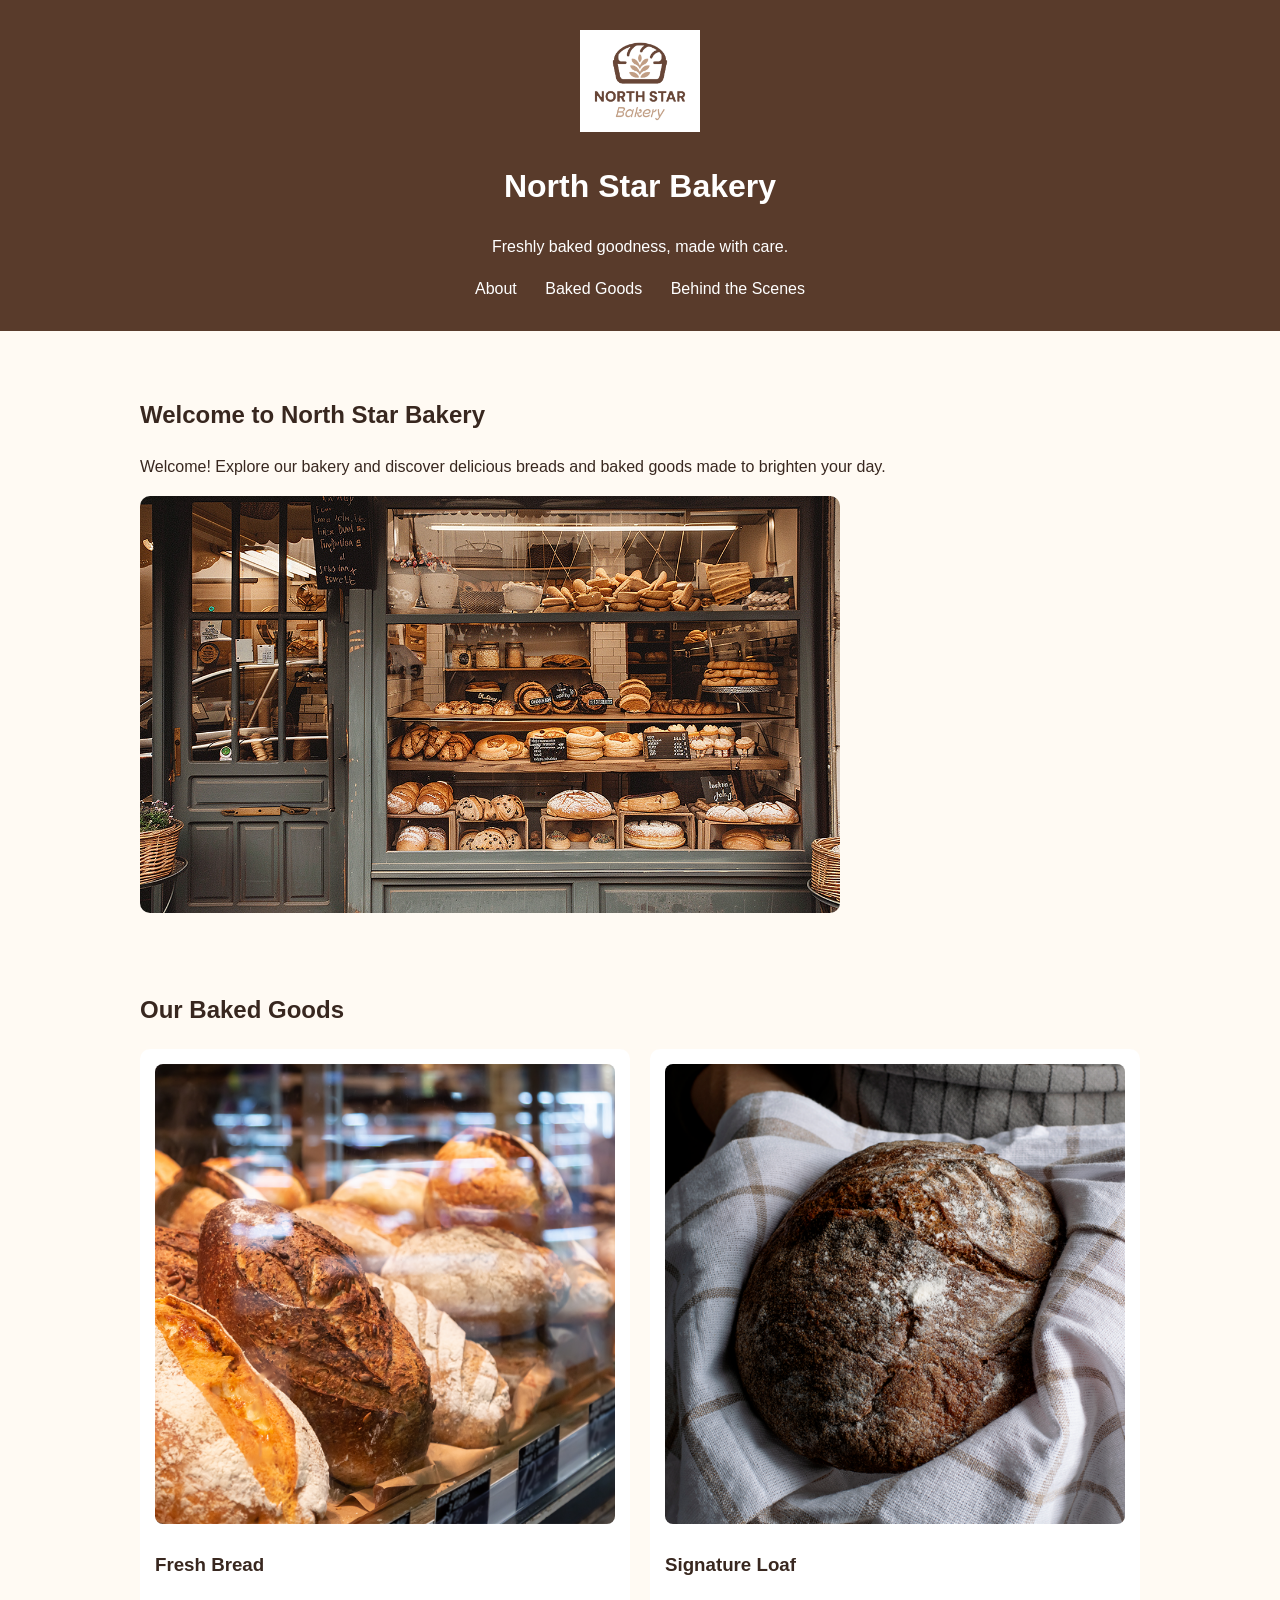
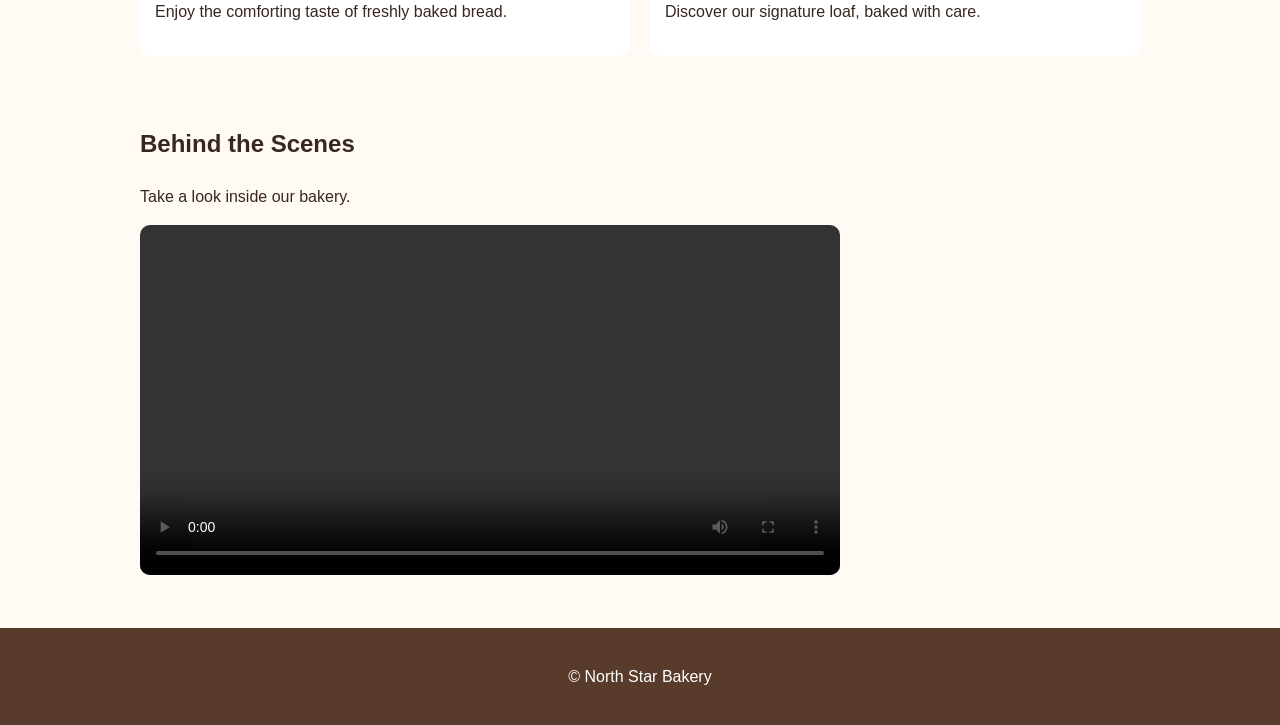
==== index.html @ 1ae7ab5e "Add bakery website" ====
<!DOCTYPE html>
<html lang="en">
<head>
  <meta charset="UTF-8">
  <meta name="viewport" content="width=device-width, initial-scale=1.0">
  <title>North Star Bakery</title>

  <style>
    body {
      margin: 0;
      font-family: Arial, sans-serif;
      color: #38271f;
      background-color: #fffaf3;
      line-height: 1.6;
    }

    header {
      background-color: #593b2b;
      color: white;
      text-align: center;
      padding: 30px 20px;
    }

    .logo {
      width: 120px;
      max-width: 100%;
    }

    nav a {
      color: white;
      margin: 0 12px;
      text-decoration: none;
    }

    main {
      max-width: 1000px;
      margin: auto;
      padding: 20px;
    }

    section {
      padding: 25px 0;
    }

    .hero-image, .bakery-video {
      width: 100%;
      max-width: 700px;
      border-radius: 10px;
    }

    .products {
      display: flex;
      flex-wrap: wrap;
      gap: 20px;
    }

    .product {
      flex: 1 1 250px;
      background: white;
      padding: 15px;
      border-radius: 10px;
    }

    .product img {
      width: 100%;
      border-radius: 8px;
    }

    footer {
      background-color: #593b2b;
      color: white;
      text-align: center;
      padding: 20px;
    }
  </style>
</head>

<body>
  <header>
    <img class="logo" src="bakery-logo_c.png" alt="North Star Bakery logo">
    <h1>North Star Bakery</h1>
    <p>Freshly baked goodness, made with care.</p>

    <nav>
      <a href="#about">About</a>
      <a href="#baked-goods">Baked Goods</a>
      <a href="#behind-the-scenes">Behind the Scenes</a>
    </nav>
  </header>

  <main>
    <section id="about">
      <h2>Welcome to North Star Bakery</h2>
      <p>
        Welcome! Explore our bakery and discover delicious breads and
        baked goods made to brighten your day.
      </p>
      <img class="hero-image" src="bakery-storefront_c.png"
           alt="North Star Bakery storefront">
    </section>

    <section id="baked-goods">
      <h2>Our Baked Goods</h2>

      <div class="products">
        <article class="product">
          <img src="bakery-bread_c.png" alt="Freshly baked bread">
          <h3>Fresh Bread</h3>
          <p>Enjoy the comforting taste of freshly baked bread.</p>
        </article>

        <article class="product">
          <img src="bakery-signature-loaf_c.png" alt="Signature bakery loaf">
          <h3>Signature Loaf</h3>
          <p>Discover our signature loaf, baked with care.</p>
        </article>
      </div>
    </section>

    <section id="behind-the-scenes">
      <h2>Behind the Scenes</h2>
      <p>Take a look inside our bakery.</p>
      <video class="bakery-video" controls>
        <source src="bakery-behind-scenes_c.mp4" type="video/mp4">
        Your browser does not support this video.
      </video>
    </section>
  </main>

  <footer>
    <p>&copy; North Star Bakery</p>
  </footer>
</body>
</html>
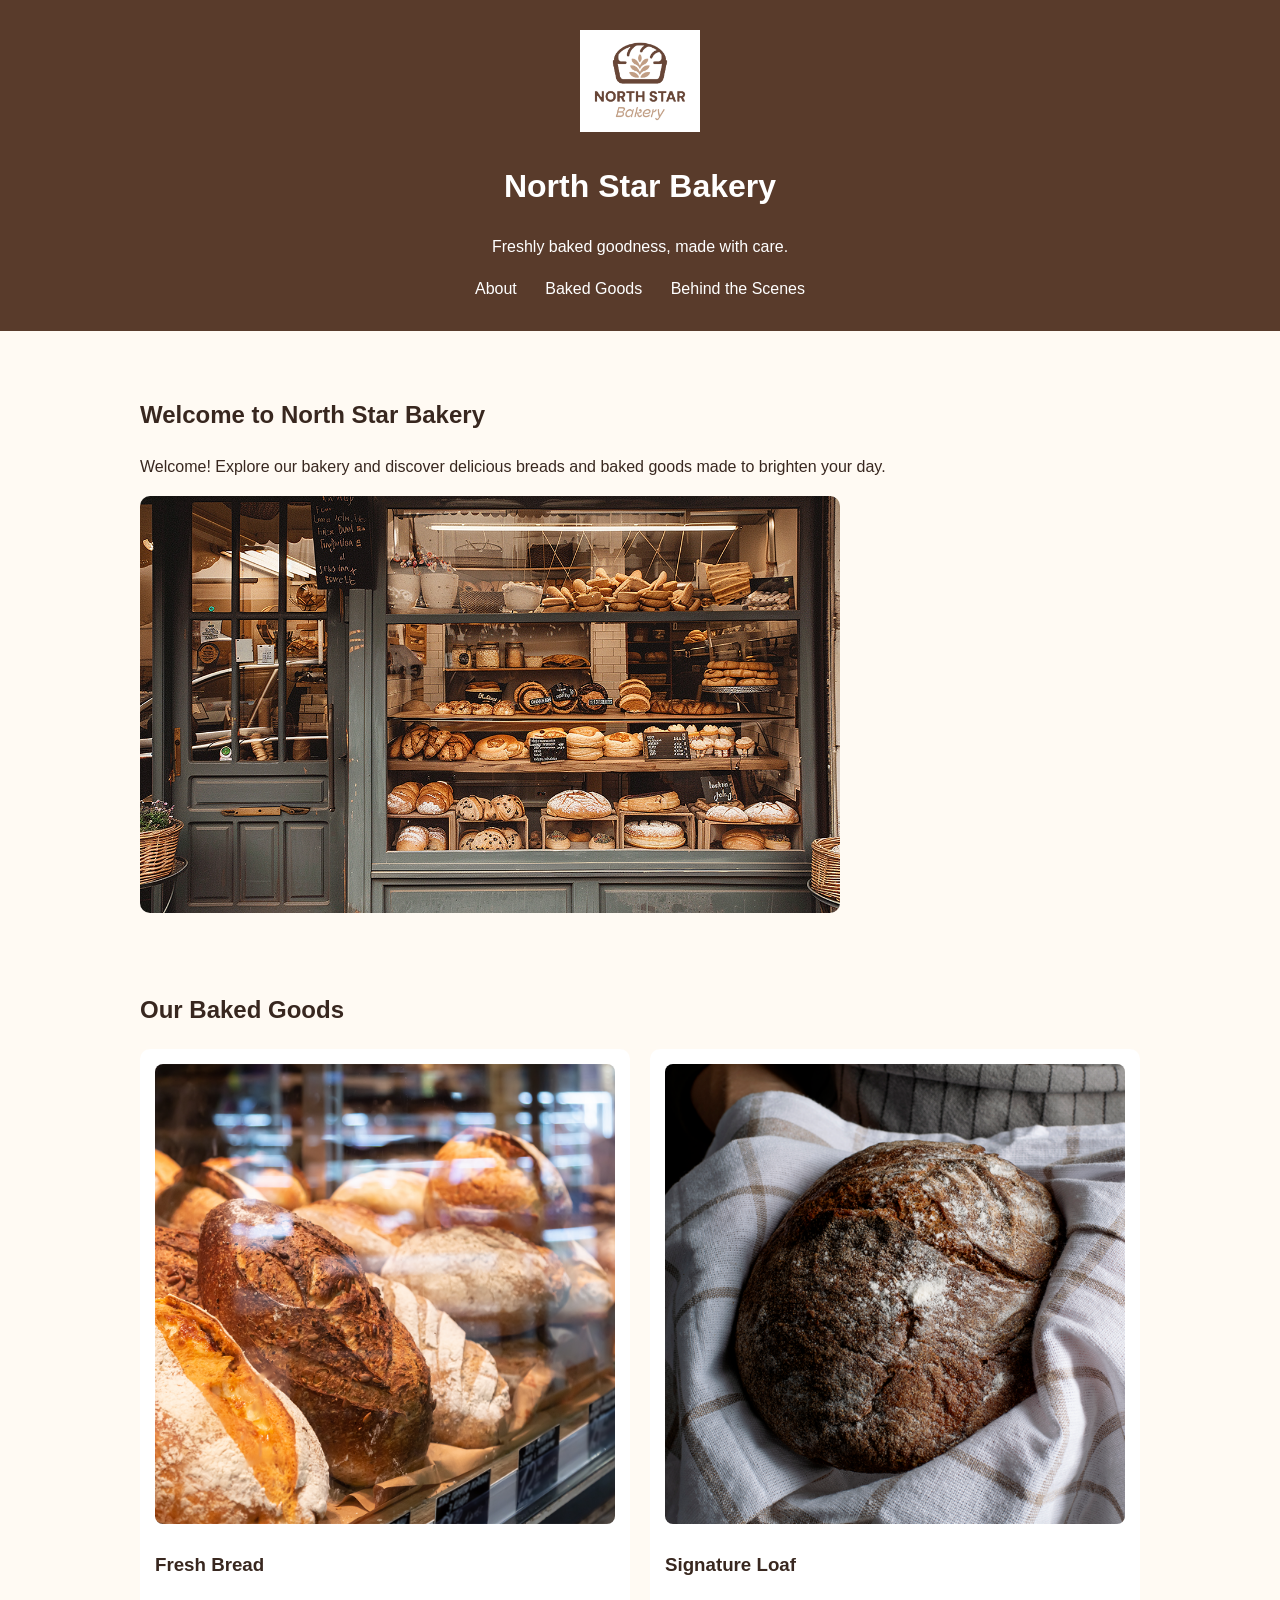
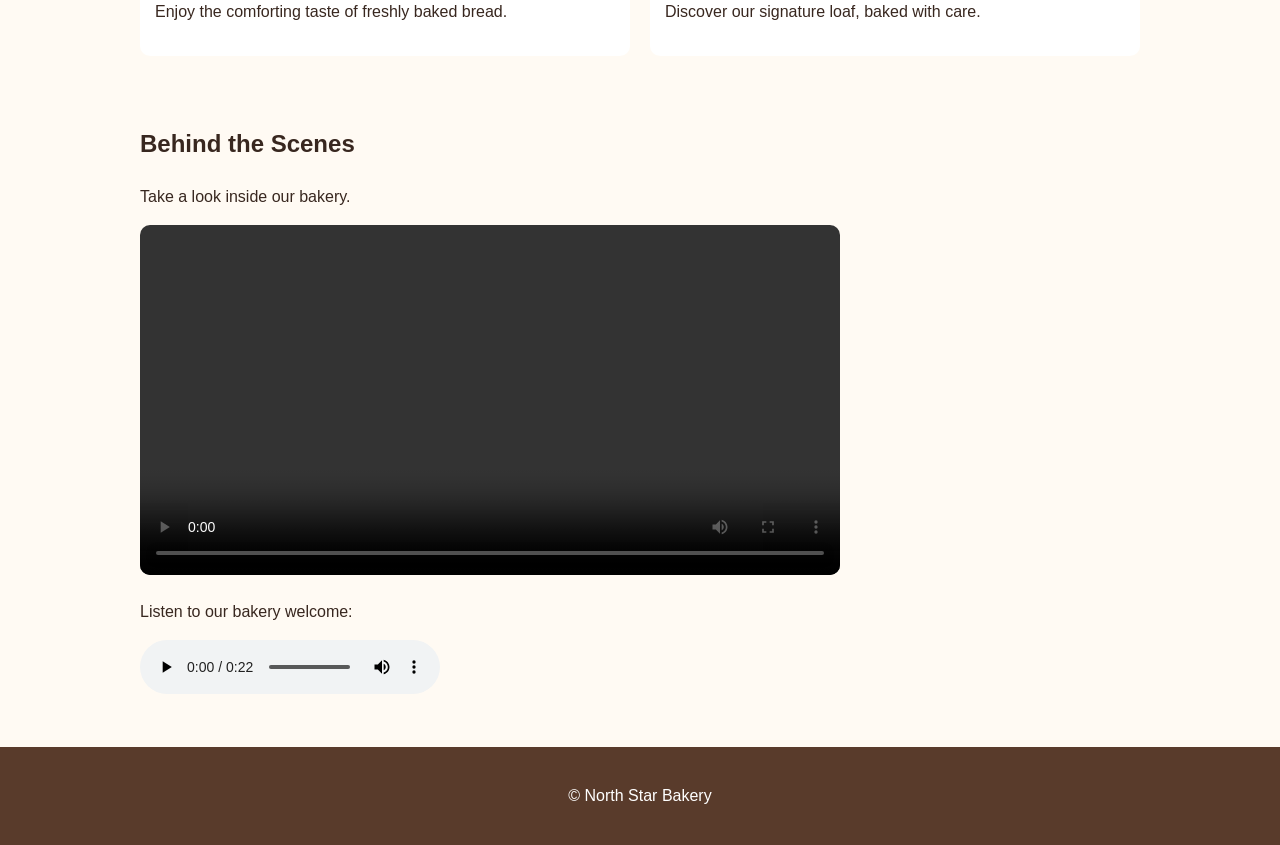
==== commit 6a796c9c: "Add bakery welcome audio" ====
--- a/index.html
+++ b/index.html
@@ -124,6 +124,11 @@
         <source src="bakery-behind-scenes_c.mp4" type="video/mp4">
         Your browser does not support this video.
       </video>
+      <p>Listen to our bakery welcome:</p>
+<audio controls>
+  <source src="bakery-welcome-mixed_c.mp3" type="audio/mpeg">
+  Your browser does not support audio.
+</audio>
     </section>
   </main>
 
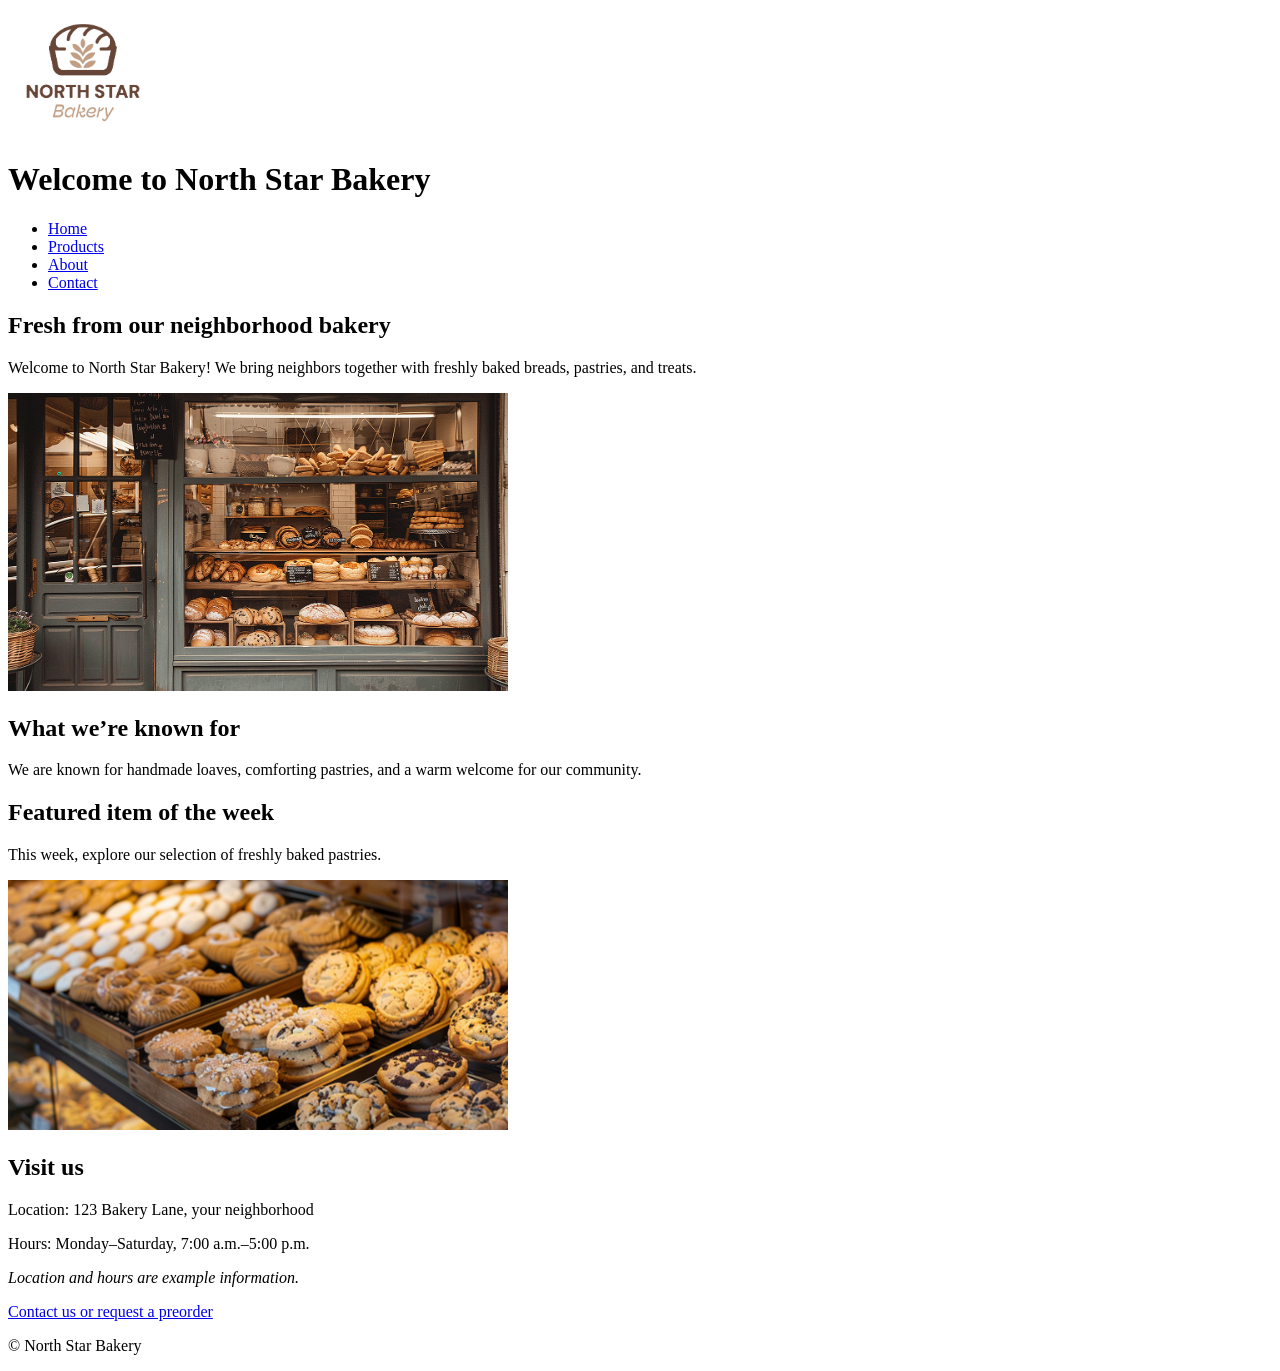
==== commit c4bcd597: "Build four bakery pages" ====
--- a/index.html
+++ b/index.html
@@ -3,132 +3,61 @@
 <head>
   <meta charset="UTF-8">
   <meta name="viewport" content="width=device-width, initial-scale=1.0">
-  <title>North Star Bakery</title>
-
-  <style>
-    body {
-      margin: 0;
-      font-family: Arial, sans-serif;
-      color: #38271f;
-      background-color: #fffaf3;
-      line-height: 1.6;
-    }
-
-    header {
-      background-color: #593b2b;
-      color: white;
-      text-align: center;
-      padding: 30px 20px;
-    }
-
-    .logo {
-      width: 120px;
-      max-width: 100%;
-    }
-
-    nav a {
-      color: white;
-      margin: 0 12px;
-      text-decoration: none;
-    }
-
-    main {
-      max-width: 1000px;
-      margin: auto;
-      padding: 20px;
-    }
-
-    section {
-      padding: 25px 0;
-    }
-
-    .hero-image, .bakery-video {
-      width: 100%;
-      max-width: 700px;
-      border-radius: 10px;
-    }
-
-    .products {
-      display: flex;
-      flex-wrap: wrap;
-      gap: 20px;
-    }
-
-    .product {
-      flex: 1 1 250px;
-      background: white;
-      padding: 15px;
-      border-radius: 10px;
-    }
-
-    .product img {
-      width: 100%;
-      border-radius: 8px;
-    }
-
-    footer {
-      background-color: #593b2b;
-      color: white;
-      text-align: center;
-      padding: 20px;
-    }
-  </style>
+  <title>Home | North Star Bakery</title>
 </head>
-
 <body>
   <header>
-    <img class="logo" src="bakery-logo_c.png" alt="North Star Bakery logo">
-    <h1>North Star Bakery</h1>
-    <p>Freshly baked goodness, made with care.</p>
+    <img src="bakery-logo_c.png" alt="North Star Bakery logo" width="150">
+    <h1>Welcome to North Star Bakery</h1>
 
-    <nav>
-      <a href="#about">About</a>
-      <a href="#baked-goods">Baked Goods</a>
-      <a href="#behind-the-scenes">Behind the Scenes</a>
+    <nav aria-label="Main navigation">
+      <ul>
+        <li><a href="index.html">Home</a></li>
+        <li><a href="products.html">Products</a></li>
+        <li><a href="about.html">About</a></li>
+        <li><a href="contact.html">Contact</a></li>
+      </ul>
     </nav>
   </header>
 
   <main>
-    <section id="about">
-      <h2>Welcome to North Star Bakery</h2>
+    <section>
+      <h2>Fresh from our neighborhood bakery</h2>
       <p>
-        Welcome! Explore our bakery and discover delicious breads and
-        baked goods made to brighten your day.
+        Welcome to North Star Bakery! We bring neighbors together
+        with freshly baked breads, pastries, and treats.
       </p>
-      <img class="hero-image" src="bakery-storefront_c.png"
-           alt="North Star Bakery storefront">
+      <img src="bakery-storefront_c.png"
+           alt="Bakery storefront displaying freshly baked bread"
+           width="500">
     </section>
 
-    <section id="baked-goods">
-      <h2>Our Baked Goods</h2>
-
-      <div class="products">
-        <article class="product">
-          <img src="bakery-bread_c.png" alt="Freshly baked bread">
-          <h3>Fresh Bread</h3>
-          <p>Enjoy the comforting taste of freshly baked bread.</p>
-        </article>
-
-        <article class="product">
-          <img src="bakery-signature-loaf_c.png" alt="Signature bakery loaf">
-          <h3>Signature Loaf</h3>
-          <p>Discover our signature loaf, baked with care.</p>
-        </article>
-      </div>
+    <section>
+      <h2>What we’re known for</h2>
+      <p>
+        We are known for handmade loaves, comforting pastries,
+        and a warm welcome for our community.
+      </p>
     </section>
 
-    <section id="behind-the-scenes">
-      <h2>Behind the Scenes</h2>
-      <p>Take a look inside our bakery.</p>
-      <video class="bakery-video" controls>
-        <source src="bakery-behind-scenes_c.mp4" type="video/mp4">
-        Your browser does not support this video.
-      </video>
-      <p>Listen to our bakery welcome:</p>
-<audio controls>
-  <source src="bakery-welcome-mixed_c.mp3" type="audio/mpeg">
-  Your browser does not support audio.
-</audio>
+    <section>
+      <h2>Featured item of the week</h2>
+      <p>This week, explore our selection of freshly baked pastries.</p>
+      <picture>
+        <source media="(max-width: 600px)"
+                srcset="bakery-feature-small_c.png">
+        <img src="bakery-feature-large_c.png"
+             alt="Featured bakery item of the week"
+             width="500">
+      </picture>
+    </section>
+
+    <section>
+      <h2>Visit us</h2>
+      <p>Location: 123 Bakery Lane, your neighborhood</p>
+      <p>Hours: Monday–Saturday, 7:00 a.m.–5:00 p.m.</p>
+      <p><em>Location and hours are example information.</em></p>
+      <p><a href="contact.html">Contact us or request a preorder</a></p>
     </section>
   </main>
 
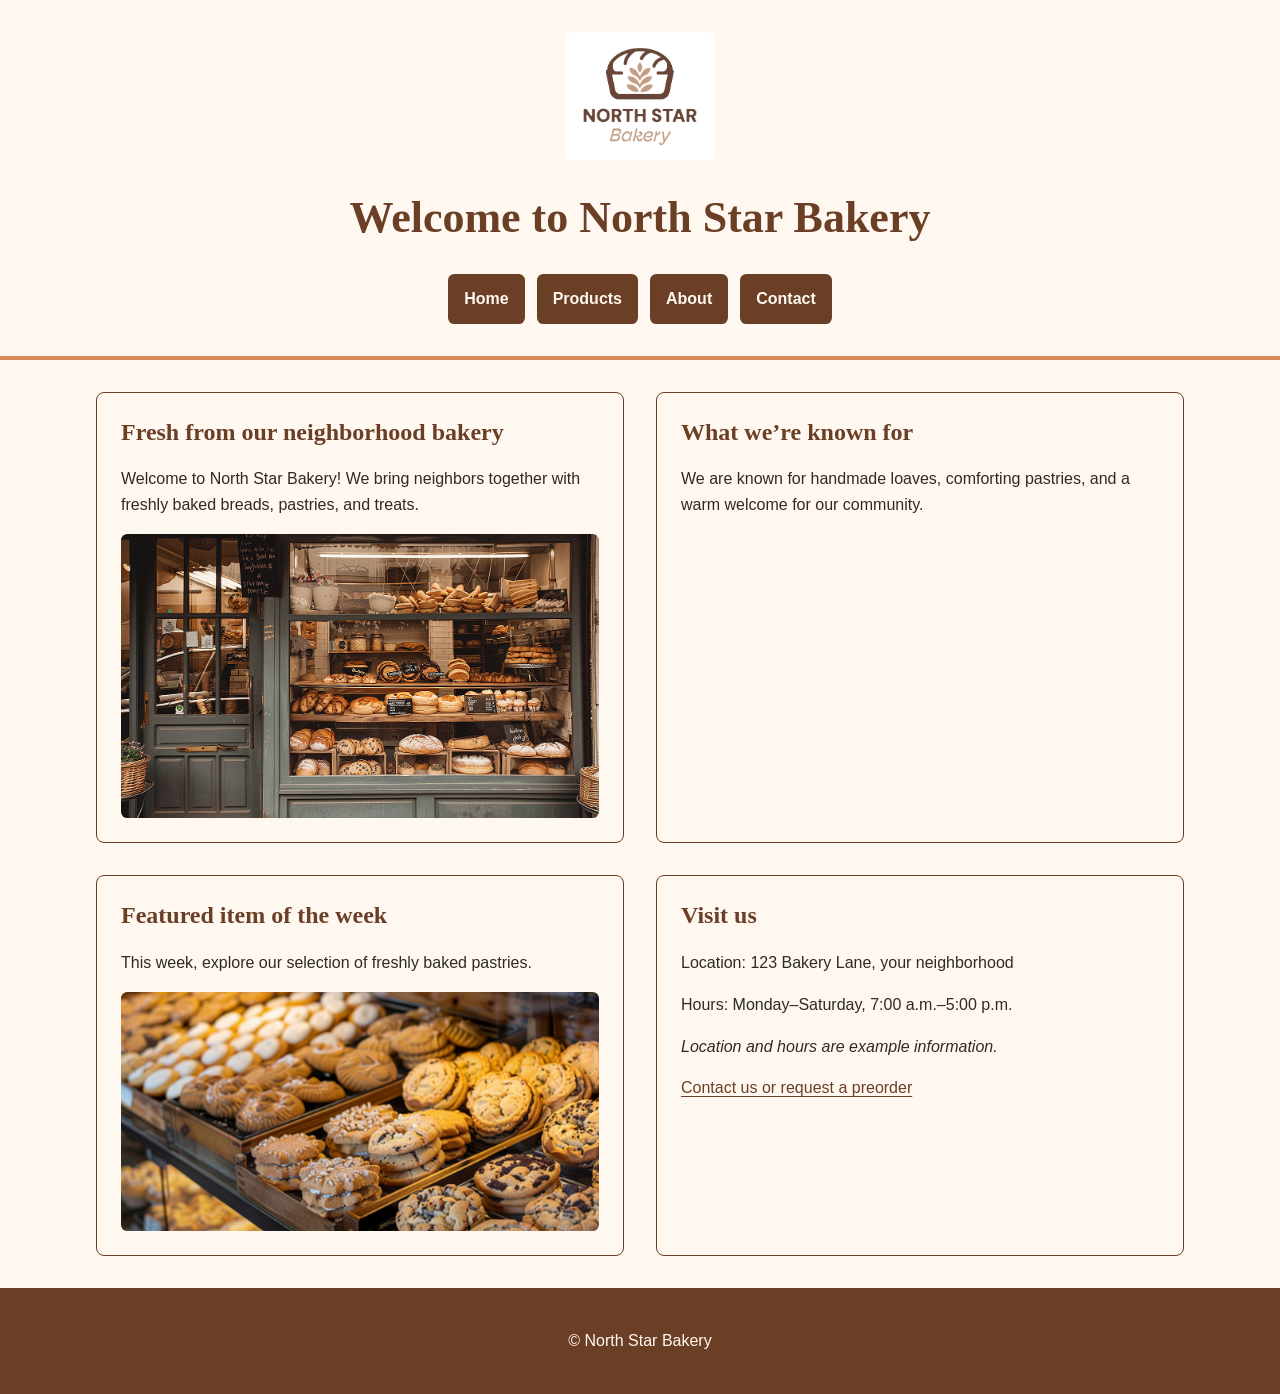
==== commit 03cd2198: "Update index.html" ====
--- a/index.html
+++ b/index.html
@@ -4,6 +4,7 @@
   <meta charset="UTF-8">
   <meta name="viewport" content="width=device-width, initial-scale=1.0">
   <title>Home | North Star Bakery</title>
+<link rel="stylesheet" href="styles.css">
 </head>
 <body>
   <header>
@@ -65,4 +66,4 @@
     <p>&copy; North Star Bakery</p>
   </footer>
 </body>
-</html>+</html>
--- a/styles.css
+++ b/styles.css
@@ -0,0 +1,285 @@
+/* North Star Bakery: shared colors and typography */
+:root {
+  --cream: #fff8f0;
+  --brown: #6b3e26;
+  --peach: #d88c5a;
+  --charcoal: #2f2a26;
+}
+
+* {
+  box-sizing: border-box;
+}
+
+/* Mobile-first layout */
+body {
+  margin: 0;
+  background: var(--cream);
+  color: var(--charcoal);
+  font-family: Arial, sans-serif;
+  font-size: 1rem;
+  line-height: 1.6;
+}
+
+header {
+  padding: 1.5rem 1rem;
+  border-bottom: 4px solid var(--peach);
+  text-align: center;
+}
+
+header > img {
+  width: 150px;
+  height: auto;
+  margin: 0 auto;
+}
+
+h1,
+h2,
+h3 {
+  color: var(--brown);
+  font-family: Georgia, serif;
+  line-height: 1.25;
+}
+
+h1 {
+  font-size: 2rem;
+}
+
+h2 {
+  font-size: 1.5rem;
+}
+
+h3 {
+  font-size: 1.25rem;
+}
+
+a {
+  color: var(--brown);
+  text-underline-offset: 0.2em;
+}
+
+a:hover {
+  text-decoration-thickness: 3px;
+}
+
+nav ul {
+  display: flex;
+  flex-direction: column;
+  gap: 0.75rem;
+  padding: 0;
+  margin: 1.5rem 0 0;
+  list-style: none;
+}
+
+nav a {
+  display: block;
+  padding: 0.75rem 1rem;
+  border-radius: 0.4rem;
+  background: var(--brown);
+  color: var(--cream);
+  font-weight: bold;
+  text-decoration: none;
+}
+
+nav a:hover {
+  background: var(--charcoal);
+}
+
+a:focus-visible,
+button:focus-visible,
+input:focus-visible,
+select:focus-visible,
+textarea:focus-visible {
+  outline: 3px solid var(--charcoal);
+  outline-offset: 4px;
+}
+
+main {
+  display: flex;
+  flex-direction: column;
+  gap: 1.5rem;
+  width: 100%;
+  max-width: 72rem;
+  margin: 0 auto;
+  padding: 1.5rem 1rem;
+}
+
+main > * {
+  min-width: 0;
+}
+
+section,
+article,
+aside {
+  padding: 1rem;
+  border: 1px solid var(--brown);
+  border-radius: 0.5rem;
+}
+
+section > :first-child,
+article > :first-child {
+  margin-top: 0;
+}
+
+p,
+li {
+  overflow-wrap: break-word;
+}
+
+img,
+video {
+  display: block;
+  max-width: 100%;
+  height: auto;
+  border-radius: 0.4rem;
+}
+
+audio {
+  display: block;
+  width: 100%;
+  max-width: 32rem;
+}
+
+figure {
+  margin: 1rem 0;
+}
+
+figcaption {
+  margin-top: 0.5rem;
+  font-size: 0.9rem;
+}
+
+form {
+  display: flex;
+  flex-direction: column;
+  gap: 1rem;
+}
+
+fieldset {
+  min-width: 0;
+  margin: 0;
+  padding: 1rem;
+  border: 1px solid var(--brown);
+  border-radius: 0.4rem;
+}
+
+legend,
+label {
+  font-weight: bold;
+}
+
+label {
+  display: block;
+  margin-bottom: 0.35rem;
+}
+
+input,
+select,
+textarea,
+button {
+  font: inherit;
+}
+
+input:not([type="checkbox"]):not([type="radio"]),
+select,
+textarea {
+  width: 100%;
+  max-width: 100%;
+  padding: 0.75rem;
+  border: 1px solid var(--brown);
+  border-radius: 0.3rem;
+  background: var(--cream);
+  color: var(--charcoal);
+}
+
+input[type="checkbox"],
+input[type="radio"] {
+  accent-color: var(--brown);
+}
+
+textarea {
+  min-height: 8rem;
+  resize: vertical;
+}
+
+button,
+input[type="submit"],
+input[type="reset"] {
+  padding: 0.75rem 1.25rem;
+  border: 2px solid var(--brown);
+  border-radius: 0.4rem;
+  background: var(--brown);
+  color: var(--cream);
+  font-weight: bold;
+  cursor: pointer;
+}
+
+button:hover,
+input[type="submit"]:hover,
+input[type="reset"]:hover {
+  background: var(--charcoal);
+}
+
+table {
+  width: 100%;
+  border-collapse: collapse;
+}
+
+th,
+td {
+  padding: 0.5rem;
+  border: 1px solid var(--brown);
+  text-align: left;
+  overflow-wrap: anywhere;
+}
+
+th {
+  background: var(--brown);
+  color: var(--cream);
+}
+
+footer {
+  padding: 1.5rem 1rem;
+  background: var(--brown);
+  color: var(--cream);
+  text-align: center;
+}
+
+footer a {
+  color: var(--cream);
+}
+
+/* Larger screens: horizontal navigation and two-column content */
+@media (min-width: 48em) {
+  header {
+    padding: 2rem;
+  }
+
+  h1 {
+    font-size: 2.75rem;
+  }
+
+  nav ul {
+    flex-direction: row;
+    flex-wrap: wrap;
+    justify-content: center;
+  }
+
+  main {
+    flex-direction: row;
+    flex-wrap: wrap;
+    gap: 2rem;
+    padding: 2rem;
+  }
+
+  main > section,
+  main > article,
+  main > aside {
+    flex: 1 1 calc(50% - 1rem);
+  }
+
+  section,
+  article,
+  aside {
+    padding: 1.5rem;
+  }
+}
